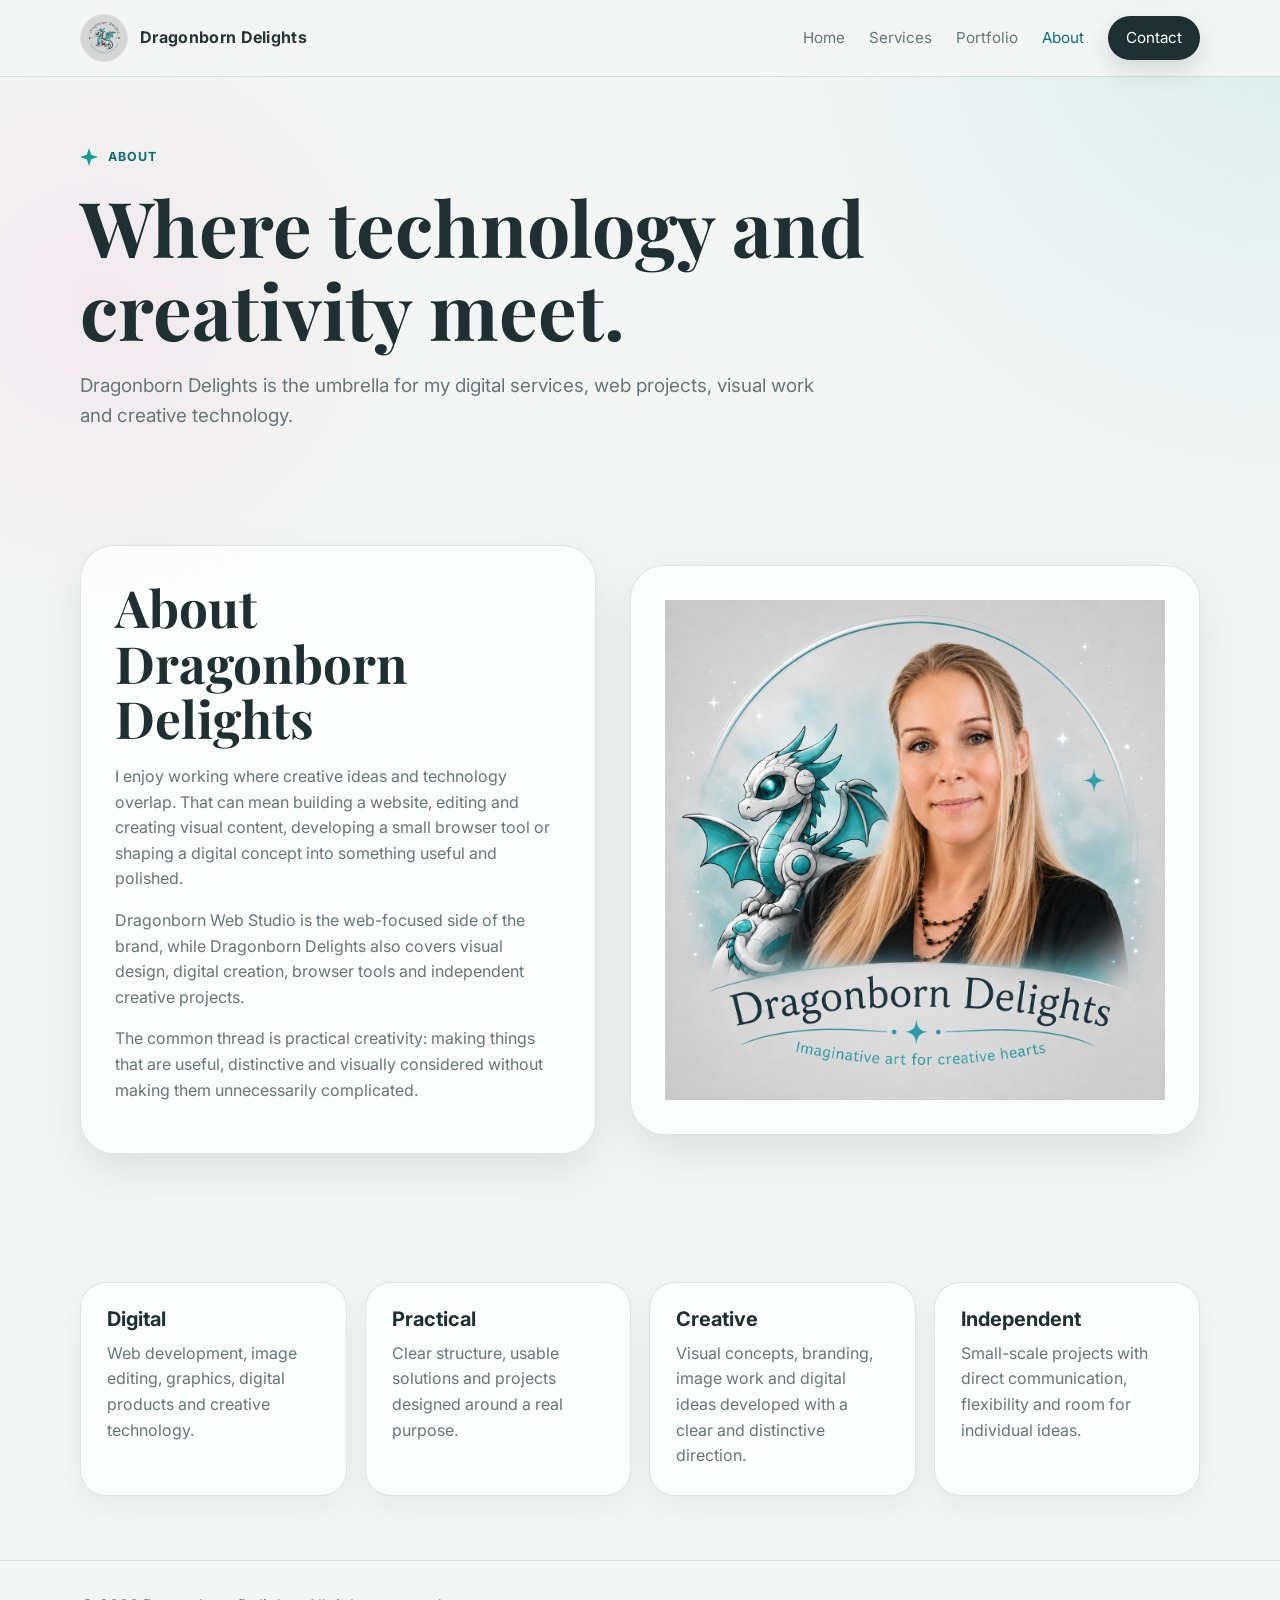
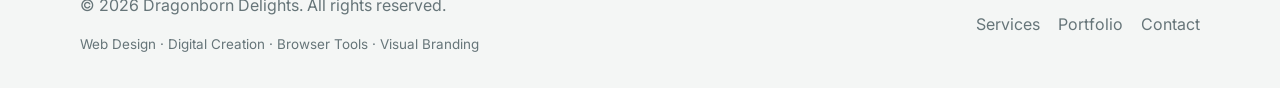
==== about.html @ d2754604 "Initial Dragonborn Delights website" ====
<!doctype html>
<html lang="en">
  <head>
    <meta charset="utf-8" />
    <meta name="viewport" content="width=device-width, initial-scale=1" />
    <title>About | Dragonborn Delights</title>
    <meta
      name="description"
      content="About Dragonborn Delights, a creative umbrella for web design, digital creation, visual branding and browser tools."
    />
    <link rel="preconnect" href="https://fonts.googleapis.com" />
    <link rel="preconnect" href="https://fonts.gstatic.com" crossorigin />
    <link
      href="https://fonts.googleapis.com/css2?family=Inter:wght@400;600;700;800&family=Playfair+Display:wght@600;700&display=swap"
      rel="stylesheet"
    />
    <link rel="stylesheet" href="style.css" />
  </head>
  <body>
    <a class="skip-link" href="#main">Skip to content</a>
    <header class="site-header">
      <div class="container nav">
        <a class="logo-link" href="index.html"
          ><img src="assets/logo.png" alt="Dragonborn Delights logo" /><span
            >Dragonborn Delights</span
          ></a
        ><button
          class="mobile-toggle"
          type="button"
          aria-expanded="false"
          aria-controls="nav-links"
        >
          Menu
        </button>
        <nav id="nav-links" class="nav-links">
          <a href="index.html">Home</a><a href="services.html">Services</a
          ><a href="portfolio.html">Portfolio</a
          ><a class="active" href="about.html">About</a
          ><a class="nav-cta" href="contact.html">Contact</a>
        </nav>
      </div>
    </header>
    <main id="main">
      <section class="page-hero">
        <div class="container">
          <span class="kicker"><span class="sparkle"></span>About</span>
          <h1>Where technology and creativity meet.</h1>
          <p>
            Dragonborn Delights is the umbrella for my digital services, web
            projects, visual work and creative technology.
          </p>
        </div>
      </section>
      <section class="section">
        <div class="container split">
          <div class="panel">
            <h2>About Dragonborn Delights</h2>
            <p>
              I enjoy working where creative ideas and technology overlap. That
              can mean building a website, editing and creating visual content,
              developing a small browser tool or shaping a digital concept into
              something useful and polished.
            </p>
            <p>
              Dragonborn Web Studio is the web-focused side of the brand, while
              Dragonborn Delights also covers visual design, digital creation,
              browser tools and independent creative projects.
            </p>
            <p>
              The common thread is practical creativity: making things that are
              useful, distinctive and visually considered without making them
              unnecessarily complicated.
            </p>
          </div>
          <div class="panel">
            <img
              src="assets/jeanette.png"
              alt="Jeanette, founder of Dragonborn Delights"
            />
          </div>
        </div>
      </section>
      <section class="section">
        <div class="container cards about-cards">
          <article class="card">
            <h3>Digital</h3>
            <p>
              Web development, image editing, graphics, digital products and
              creative technology.
            </p>
          </article>
          <article class="card">
            <h3>Practical</h3>
            <p>
              Clear structure, usable solutions and projects designed around a
              real purpose.
            </p>
          </article>
          <article class="card">
            <h3>Creative</h3>
            <p>
              Visual concepts, branding, image work and digital ideas developed
              with a clear and distinctive direction.
            </p>
          </article>
          <article class="card">
            <h3>Independent</h3>
            <p>
              Small-scale projects with direct communication, flexibility and
              room for individual ideas.
            </p>
          </article>
        </div>
      </section>
    </main>
    <footer class="footer">
      <div class="container footer-inner">
        <div>
          <p>
            © <span data-year></span> Dragonborn Delights. All rights reserved.
          </p>
          <p class="footer-note">
            Web Design · Digital Creation · Browser Tools · Visual Branding
          </p>
        </div>
        <div class="footer-links">
          <a href="services.html">Services</a
          ><a href="portfolio.html">Portfolio</a
          ><a href="contact.html">Contact</a>
        </div>
      </div>
    </footer>
    <script src="script.js"></script>
  </body>
</html>
---- style.css ----
:root {
  --bg: #f4f6f5;
  --paper: #ffffff;
  --ink: #243536;
  --muted: #667579;
  --teal: #139c96;
  --teal-dark: #0d6f6d;
  --teal-soft: #dff5f3;
  --charcoal: #1e3032;
  --magenta: #c2187a;
  --line: rgba(36, 53, 54, 0.13);
  --shadow: 0 18px 45px rgba(20, 42, 43, 0.1);
  --radius: 26px;
}

* {
  box-sizing: border-box;
}

html {
  scroll-behavior: smooth;
}

body {
  margin: 0;
  font-family:
    Inter,
    system-ui,
    -apple-system,
    BlinkMacSystemFont,
    "Segoe UI",
    sans-serif;
  color: var(--ink);
  background:
    radial-gradient(
      circle at top right,
      rgba(19, 156, 150, 0.11),
      transparent 34rem
    ),
    radial-gradient(
      circle at 8% 18%,
      rgba(194, 24, 122, 0.06),
      transparent 20rem
    ),
    var(--bg);
  line-height: 1.6;
}

img {
  max-width: 100%;
  display: block;
}

a {
  color: inherit;
  text-decoration: none;
}

p {
  margin: 0 0 1rem;
  color: var(--muted);
}

h1,
h2,
h3 {
  margin: 0;
  line-height: 1.08;
  color: var(--charcoal);
}

h1,
h2,
.brand-name {
  font-family: "Playfair Display", Georgia, serif;
}

.container {
  width: min(1120px, calc(100% - 32px));
  margin: 0 auto;
}

.skip-link {
  position: absolute;
  left: -999px;
  top: 16px;
  background: var(--charcoal);
  color: white;
  padding: 10px 14px;
  border-radius: 10px;
  z-index: 99;
}
.skip-link:focus {
  left: 16px;
}

.site-header {
  position: sticky;
  top: 0;
  z-index: 10;
  backdrop-filter: blur(16px);
  background: rgba(244, 246, 245, 0.88);
  border-bottom: 1px solid var(--line);
}

.nav {
  min-height: 76px;
  display: flex;
  align-items: center;
  justify-content: space-between;
  gap: 24px;
}

.logo-link {
  display: flex;
  align-items: center;
  gap: 12px;
  font-weight: 700;
}

.logo-link img {
  width: 48px;
  height: 48px;
  border-radius: 50%;
  object-fit: cover;
  border: 1px solid var(--line);
}

.logo-link span {
  letter-spacing: 0.02em;
}

.nav-links {
  display: flex;
  align-items: center;
  gap: 24px;
  font-size: 0.95rem;
}

.nav-links a {
  color: var(--muted);
}
.nav-links a:hover,
.nav-links a.active {
  color: var(--teal-dark);
}

.nav-cta {
  padding: 10px 18px;
  border-radius: 999px;
  background: var(--charcoal);
  color: #fff !important;
  box-shadow: 0 10px 24px rgba(31, 49, 51, 0.15);
}

.mobile-toggle {
  display: none;
}

.hero {
  padding: 70px 0 46px;
}

.hero-grid {
  display: grid;
  grid-template-columns: 1fr 0.92fr;
  align-items: center;
  gap: 42px;
}

.kicker {
  display: inline-flex;
  align-items: center;
  gap: 10px;
  color: var(--teal-dark);
  font-weight: 700;
  letter-spacing: 0.08em;
  text-transform: uppercase;
  font-size: 0.78rem;
  margin-bottom: 18px;
}

.sparkle {
  width: 18px;
  height: 18px;
  display: inline-block;
  background: var(--teal);
  clip-path: polygon(
    50% 0,
    62% 38%,
    100% 50%,
    62% 62%,
    50% 100%,
    38% 62%,
    0 50%,
    38% 38%
  );
}

.sparkle.magenta {
  background: var(--magenta);
  width: 13px;
  height: 13px;
}

.hero h1 {
  font-size: clamp(3rem, 7vw, 6.5rem);
  max-width: 780px;
  letter-spacing: -0.035em;
}

.hero h1 span {
  color: var(--teal-dark);
  font-style: italic;
}

.lead {
  font-size: clamp(1.05rem, 2vw, 1.35rem);
  max-width: 680px;
  margin: 22px 0 0;
}

.hero-actions {
  display: flex;
  flex-wrap: wrap;
  gap: 14px;
  margin-top: 30px;
}

.btn {
  display: inline-flex;
  align-items: center;
  justify-content: center;
  min-height: 48px;
  padding: 0 22px;
  border-radius: 999px;
  font-weight: 800;
  border: 1px solid transparent;
  transition:
    transform 0.18s ease,
    box-shadow 0.18s ease,
    border-color 0.18s ease;
}

.btn:hover {
  transform: translateY(-2px);
}
.btn-primary {
  background: var(--teal-dark);
  color: white;
  box-shadow: 0 14px 30px rgba(13, 111, 109, 0.22);
}
.btn-secondary {
  background: rgba(13, 111, 109, 0.4);
  border-color: var(--line);
  color: var(--charcoal);
}

.hero-card {
  background: rgba(255, 255, 255, 0.72);
  border: 1px solid var(--line);
  border-radius: 36px;
  padding: 18px;
  box-shadow: var(--shadow);
  position: relative;
  overflow: hidden;
}

.hero-card::after {
  content: "";
  position: absolute;
  inset: auto -20% -30% auto;
  width: 52%;
  height: 52%;
  border-radius: 999px;
  background: rgba(19, 156, 150, 0.18);
  filter: blur(20px);
}

.hero-card img {
  border-radius: 26px;
  aspect-ratio: 1 / 1;
  object-fit: cover;
  position: relative;
  z-index: 1;
}

.page-hero {
  padding: 70px 0 34px;
}

.page-hero h1 {
  font-size: clamp(2.6rem, 6vw, 5.6rem);
}
.page-hero p {
  max-width: 760px;
  font-size: 1.18rem;
  margin-top: 20px;
}

.section {
  padding: 64px 0;
}

.section-header {
  display: flex;
  align-items: end;
  justify-content: space-between;
  gap: 24px;
  margin-bottom: 26px;
}

.section-header h2 {
  font-size: clamp(2rem, 4.5vw, 3.8rem);
}
.section-header p {
  max-width: 560px;
  margin: 0;
}

.cards {
  display: grid;
  grid-template-columns: repeat(4, 1fr);
  gap: 18px;
}

.card {
  background: rgba(255, 255, 255, 0.74);
  border: 1px solid var(--line);
  border-radius: var(--radius);
  padding: 26px;
  box-shadow: 0 12px 30px rgba(20, 42, 43, 0.06);
}

.icon {
  width: 54px;
  height: 54px;
  display: grid;
  place-items: center;
  border-radius: 18px;
  background: rgba(13, 111, 109, 0.2);
  color: var(--teal-dark);
  font-size: 1.6rem;
  margin-bottom: 18px;
}

.card h3 {
  font-size: 1.25rem;
  margin-bottom: 10px;
}
.card p {
  margin-bottom: 0;
}

.banner-strip {
  padding: 28px 0 62px;
}

.banner-strip img {
  width: 100%;
  border-radius: 34px;
  border: 1px solid var(--line);
  box-shadow: var(--shadow);
}

.split {
  display: grid;
  grid-template-columns: 0.95fr 1.05fr;
  gap: 34px;
  align-items: center;
}

.panel {
  background: rgba(255, 255, 255, 0.74);
  border: 1px solid var(--line);
  border-radius: 34px;
  padding: 34px;
  box-shadow: var(--shadow);
}

.panel h2 {
  font-size: clamp(2rem, 4vw, 3.5rem);
  margin-bottom: 18px;
}

.check-list {
  list-style: none;
  padding: 0;
  margin: 22px 0 0;
  display: grid;
  gap: 12px;
}

.check-list li {
  display: flex;
  gap: 10px;
  color: var(--muted);
}
.check-list li::before {
  content: "✦";
  color: var(--teal);
}

.portfolio-grid {
  display: grid;
  grid-template-columns: repeat(3, 1fr);
  gap: 18px;
}
.section-actions {
  margin-top: 32px;
}

.project-card {
  min-height: 250px;
  background: linear-gradient(
    135deg,
    rgba(255, 255, 255, 0.88),
    rgba(223, 245, 243, 0.52)
  );
  border: 1px solid var(--line);
  border-radius: 28px;
  padding: 26px;
  display: flex;
  flex-direction: column;
  justify-content: space-between;
  box-shadow: 0 12px 30px rgba(20, 42, 43, 0.06);
}
.project-card .tag {
  color: var(--teal-dark);
  font-weight: 800;
  font-size: 0.82rem;
  text-transform: uppercase;
  letter-spacing: 0.08em;
}
.project-card h3 {
  font-size: 1.6rem;
  margin-top: 12px;
}
.project-card p {
  margin-top: 12px;
}

.contact-layout {
  display: grid;
  grid-template-columns: 0.78fr 1.22fr;
  gap: 24px;
  align-items: start;
}

.contact-box a {
  color: var(--teal-dark);
  font-weight: 800;
}

.form {
  display: grid;
  gap: 14px;
}

.form-row {
  display: grid;
  grid-template-columns: 1fr 1fr;
  gap: 14px;
}

label {
  font-weight: 800;
  color: var(--charcoal);
}

input,
select,
textarea {
  width: 100%;
  margin-top: 8px;
  border: 1px solid var(--line);
  border-radius: 16px;
  padding: 14px 15px;
  font: inherit;
  color: var(--ink);
  background: rgba(255, 255, 255, 0.86);
}

textarea {
  min-height: 170px;
  resize: vertical;
}

.footer {
  border-top: 1px solid var(--line);
  padding: 32px 0;
  color: var(--muted);
}

.footer-inner {
  display: flex;
  justify-content: space-between;
  align-items: center;
  gap: 20px;
}

.footer-links {
  display: flex;
  gap: 18px;
}
.footer-links a {
  color: var(--muted);
}
.footer-links a:hover {
  color: var(--teal-dark);
}

@media (max-width: 900px) {
  .mobile-toggle {
    display: inline-flex;
    border: 1px solid var(--line);
    background: rgba(255, 255, 255, 0.78);
    border-radius: 12px;
    padding: 9px 12px;
    font-weight: 900;
    color: var(--charcoal);
  }

  .nav-links {
    display: none;
    position: absolute;
    left: 16px;
    right: 16px;
    top: 76px;
    padding: 18px;
    border: 1px solid var(--line);
    border-radius: 24px;
    background: rgba(255, 255, 255, 0.96);
    box-shadow: var(--shadow);
    flex-direction: column;
    align-items: stretch;
  }

  .nav-links.open {
    display: flex;
  }
  .nav-cta {
    text-align: center;
  }
  .hero-grid,
  .split,
  .contact-layout {
    grid-template-columns: 1fr;
  }
  .cards {
    grid-template-columns: repeat(2, 1fr);
  }
  .portfolio-grid {
    grid-template-columns: 1fr;
  }
}

@media (max-width: 560px) {
  .hero {
    padding-top: 42px;
  }
  .cards {
    grid-template-columns: 1fr;
  }
  .form-row {
    grid-template-columns: 1fr;
  }
  .section-header {
    display: block;
  }
  .section-header p {
    margin-top: 12px;
  }
  .footer-inner {
    flex-direction: column;
    align-items: flex-start;
  }
}

/* 2026 refresh: portfolio additions */

.project-card > a {
  color: var(--teal-dark);
  font-weight: 800;
}

.project-card > a:hover {
  text-decoration: underline;
}

.footer-note {
  font-size: 0.84rem;
  margin: 4px 0 0;
}

.contact-direct {
  margin-top: 28px;
  margin-bottom: 4px;
  font-weight: 800;
  color: var(--charcoal);
}

.about-cards .card {
  min-height: 180px;
}

@media (max-width: 900px) {
}

@media (prefers-reduced-motion: reduce) {
  html {
    scroll-behavior: auto;
  }
  *,
  *::before,
  *::after {
    animation-duration: 0.01ms !important;
    animation-iteration-count: 1 !important;
    transition-duration: 0.01ms !important;
  }
}

.panel a:not(.btn),
.card a:not(.btn) {
  color: var(--teal-dark);
  font-weight: 700;
}

.panel a:not(.btn):hover,
.card a:not(.btn):hover {
  text-decoration: underline;
}

@media (max-width: 560px) {
}
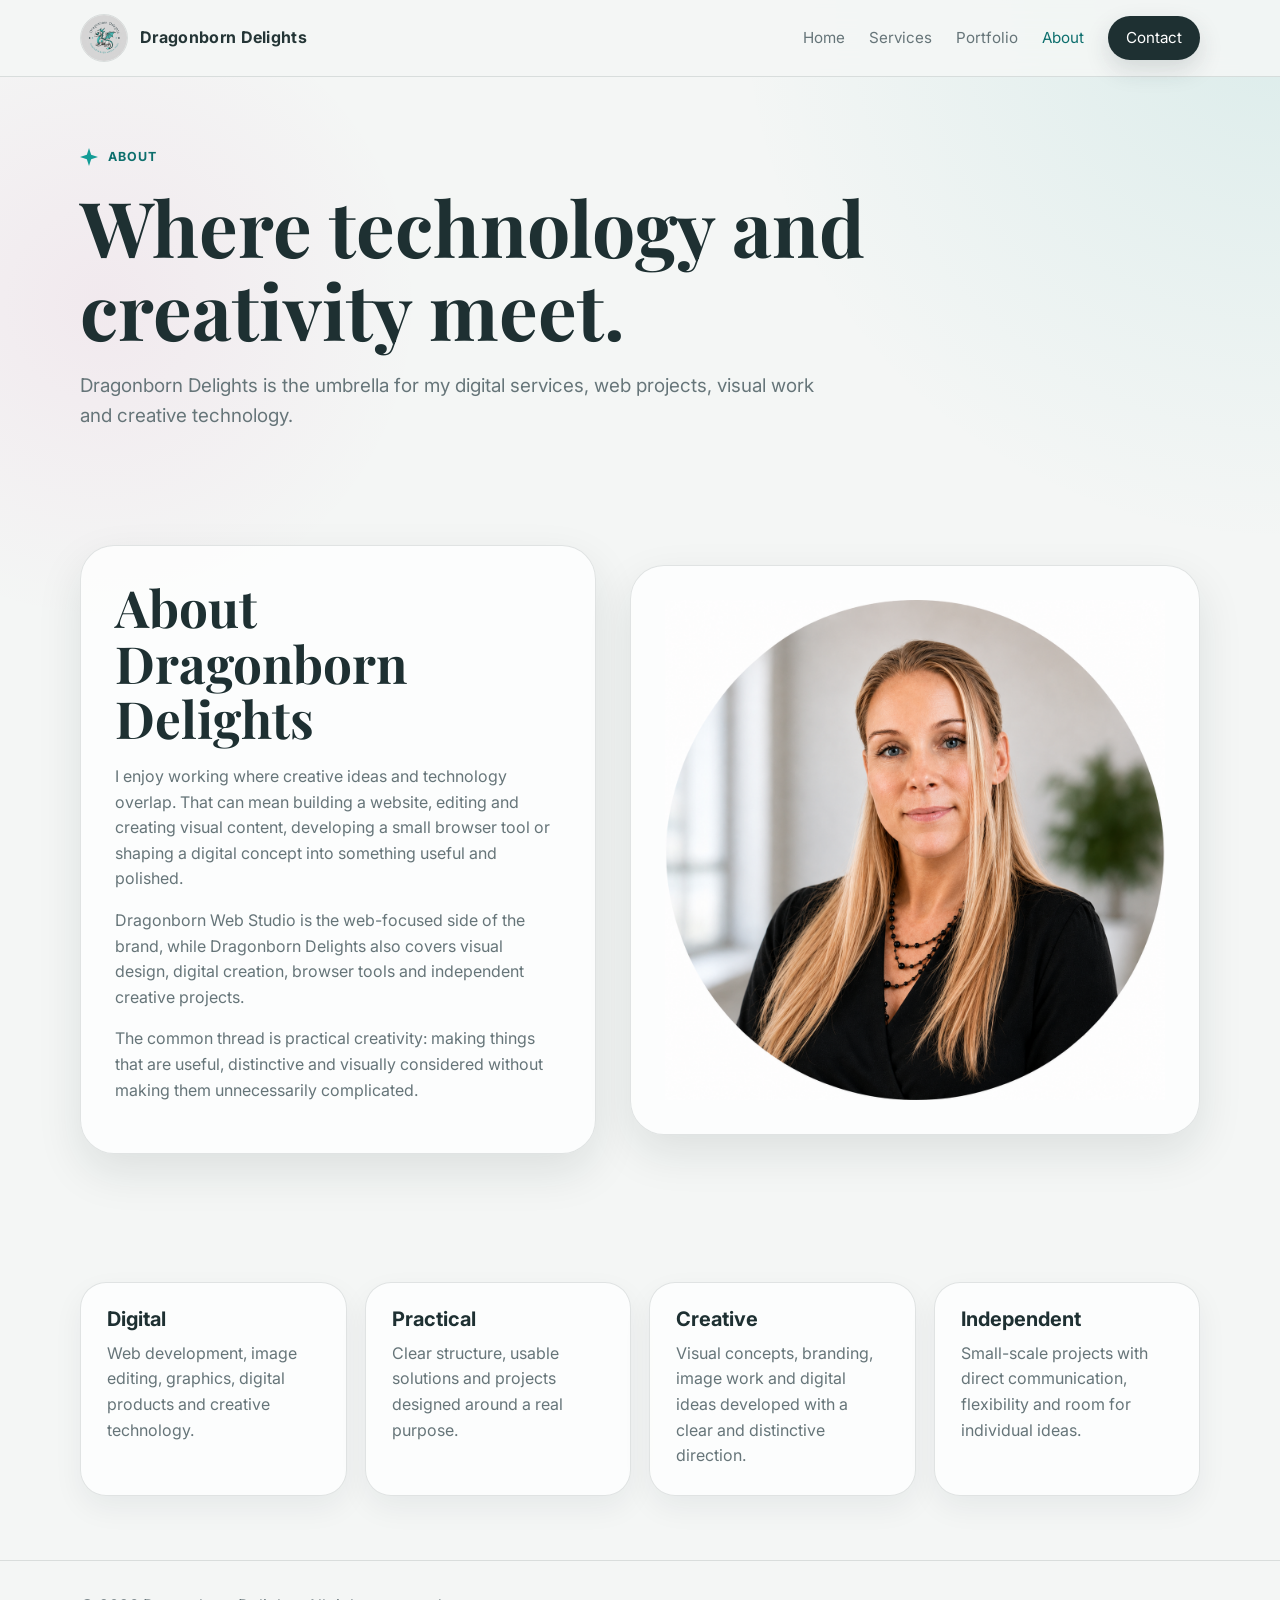
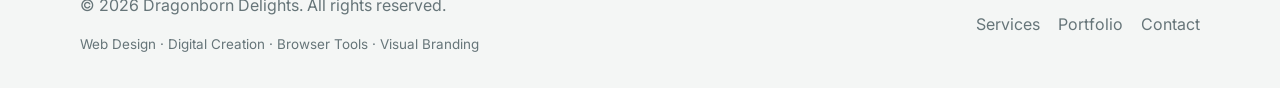
==== commit 04530897: "Add Google Search Console verification" ====
--- a/about.html
+++ b/about.html
@@ -74,7 +74,7 @@
           </div>
           <div class="panel">
             <img
-              src="assets/jeanette.png"
+              src="assets/jeanette2.png"
               alt="Jeanette, founder of Dragonborn Delights"
             />
           </div>
--- a/style.css
+++ b/style.css
@@ -90,6 +90,7 @@
   border-radius: 10px;
   z-index: 99;
 }
+
 .skip-link:focus {
   left: 16px;
 }
@@ -140,6 +141,7 @@
 .nav-links a {
   color: var(--muted);
 }
+
 .nav-links a:hover,
 .nav-links a.active {
   color: var(--teal-dark);
@@ -245,11 +247,13 @@
 .btn:hover {
   transform: translateY(-2px);
 }
+
 .btn-primary {
   background: var(--teal-dark);
   color: white;
   box-shadow: 0 14px 30px rgba(13, 111, 109, 0.22);
 }
+
 .btn-secondary {
   background: rgba(13, 111, 109, 0.4);
   border-color: var(--line);
@@ -292,6 +296,7 @@
 .page-hero h1 {
   font-size: clamp(2.6rem, 6vw, 5.6rem);
 }
+
 .page-hero p {
   max-width: 760px;
   font-size: 1.18rem;
@@ -313,6 +318,7 @@
 .section-header h2 {
   font-size: clamp(2rem, 4.5vw, 3.8rem);
 }
+
 .section-header p {
   max-width: 560px;
   margin: 0;
@@ -348,6 +354,7 @@
   font-size: 1.25rem;
   margin-bottom: 10px;
 }
+
 .card p {
   margin-bottom: 0;
 }
@@ -396,6 +403,7 @@
   gap: 10px;
   color: var(--muted);
 }
+
 .check-list li::before {
   content: "✦";
   color: var(--teal);
@@ -406,6 +414,7 @@
   grid-template-columns: repeat(3, 1fr);
   gap: 18px;
 }
+
 .section-actions {
   margin-top: 32px;
 }
@@ -425,6 +434,7 @@
   justify-content: space-between;
   box-shadow: 0 12px 30px rgba(20, 42, 43, 0.06);
 }
+
 .project-card .tag {
   color: var(--teal-dark);
   font-weight: 800;
@@ -432,10 +442,24 @@
   text-transform: uppercase;
   letter-spacing: 0.08em;
 }
+
 .project-card h3 {
   font-size: 1.6rem;
   margin-top: 12px;
 }
+
+/* DJ Grand Daddy gradient title */
+
+.grand-daddy-title {
+  display: block;
+  width: fit-content;
+  background: linear-gradient(90deg, #00d9ff, #7657ff, #ff2e93);
+  background-clip: text;
+  -webkit-background-clip: text;
+  color: transparent;
+  -webkit-text-fill-color: transparent;
+}
+
 .project-card p {
   margin-top: 12px;
 }
@@ -503,9 +527,11 @@
   display: flex;
   gap: 18px;
 }
+
 .footer-links a {
   color: var(--muted);
 }
+
 .footer-links a:hover {
   color: var(--teal-dark);
 }
@@ -539,17 +565,21 @@
   .nav-links.open {
     display: flex;
   }
+
   .nav-cta {
     text-align: center;
   }
+
   .hero-grid,
   .split,
   .contact-layout {
     grid-template-columns: 1fr;
   }
+
   .cards {
     grid-template-columns: repeat(2, 1fr);
   }
+
   .portfolio-grid {
     grid-template-columns: 1fr;
   }
@@ -559,18 +589,23 @@
   .hero {
     padding-top: 42px;
   }
+
   .cards {
     grid-template-columns: 1fr;
   }
+
   .form-row {
     grid-template-columns: 1fr;
   }
+
   .section-header {
     display: block;
   }
+
   .section-header p {
     margin-top: 12px;
   }
+
   .footer-inner {
     flex-direction: column;
     align-items: flex-start;
@@ -604,13 +639,11 @@
   min-height: 180px;
 }
 
-@media (max-width: 900px) {
-}
-
 @media (prefers-reduced-motion: reduce) {
   html {
     scroll-behavior: auto;
   }
+
   *,
   *::before,
   *::after {
@@ -632,4 +665,25 @@
 }
 
 @media (max-width: 560px) {
-}
+  .hero h1 {
+    font-size: 1.8rem;
+  }
+
+  .page-hero h1 {
+    font-size: 1.6rem;
+  }
+
+  .card h3 {
+    font-size: 1rem;
+  }
+
+  .project-card h3 {
+    font-size: 1.2rem;
+  }
+
+  .btn {
+    min-height: 40px;
+    padding: 0 16px;
+    font-size: 0.8rem;
+  }
+}
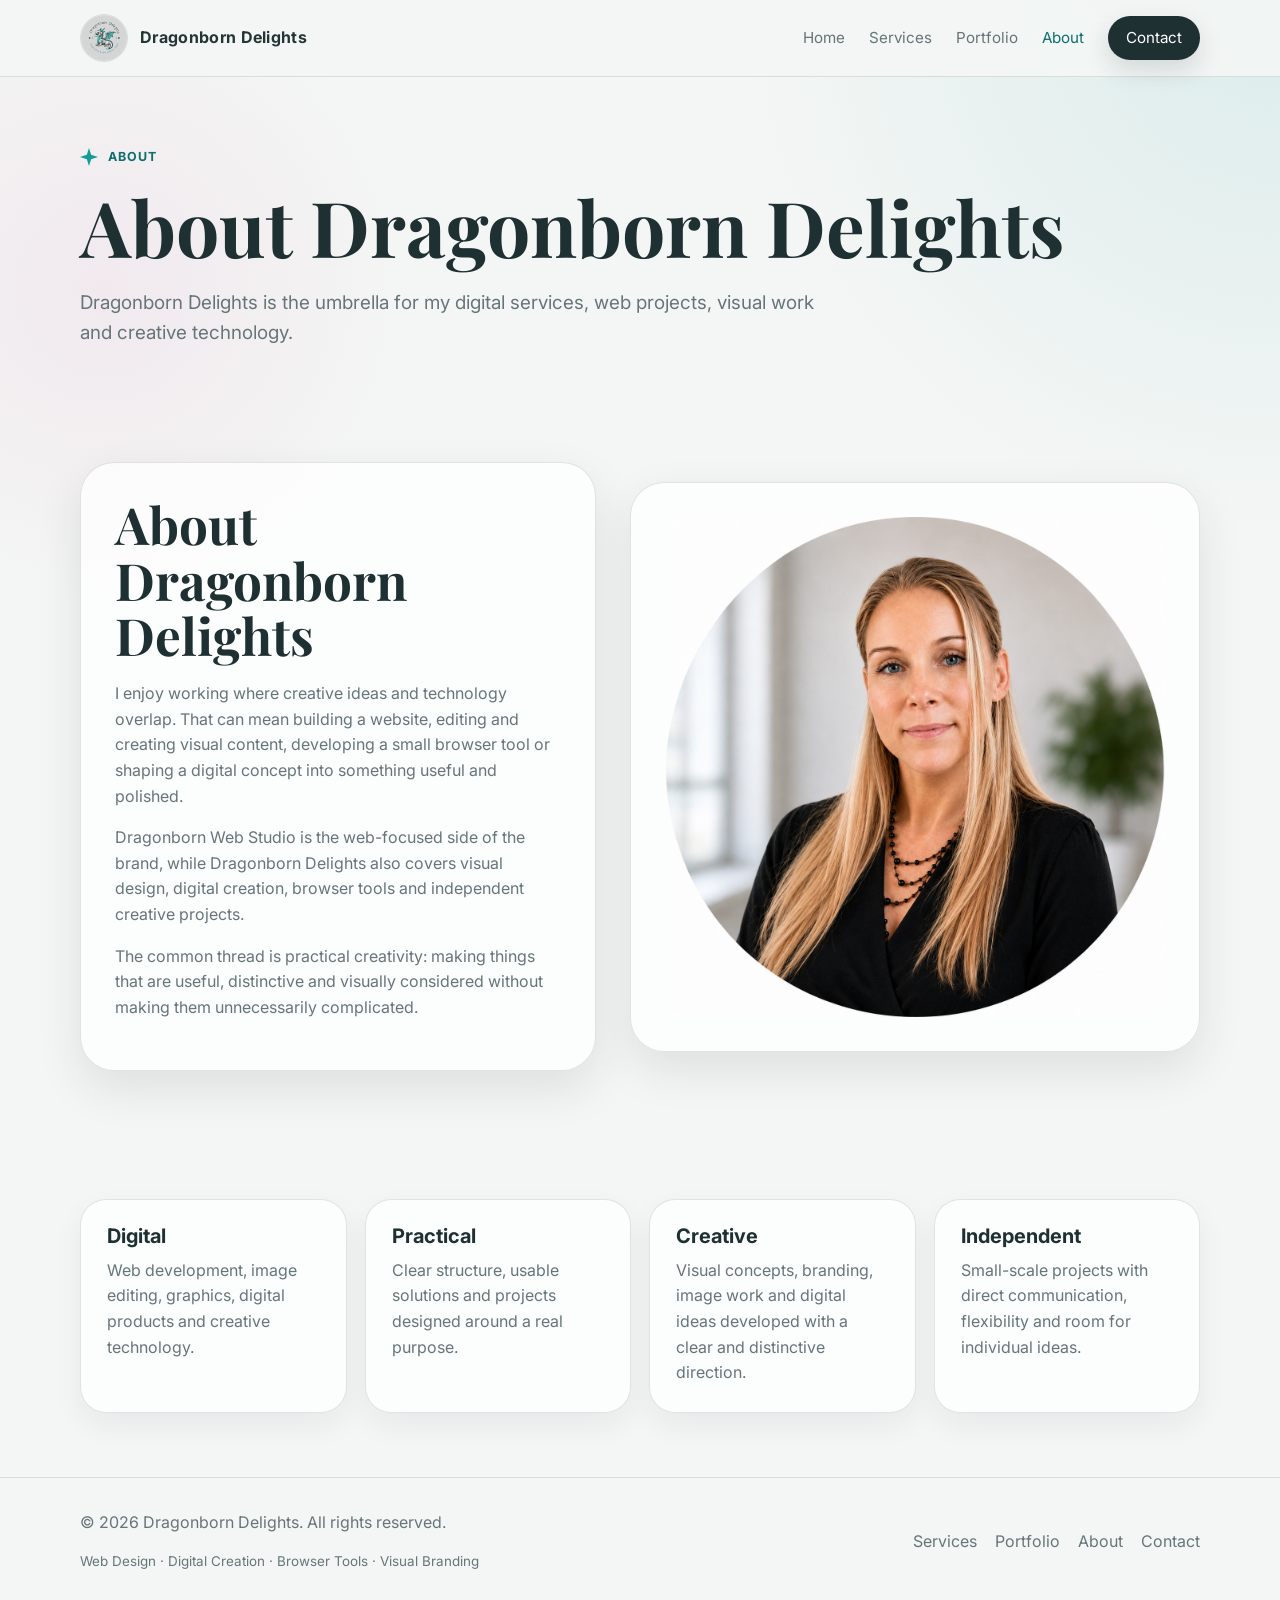
==== commit 065b1912: "Optimize website images" ====
--- a/about.html
+++ b/about.html
@@ -3,10 +3,47 @@
   <head>
     <meta charset="utf-8" />
     <meta name="viewport" content="width=device-width, initial-scale=1" />
-    <title>About | Dragonborn Delights</title>
+
+    <title>About Dragonborn Delights | Web & Digital Creative Studio</title>
     <meta
       name="description"
-      content="About Dragonborn Delights, a creative umbrella for web design, digital creation, visual branding and browser tools."
+      content="Learn about Dragonborn Delights and the creative work behind its web design, digital projects, visual branding and browser tools."
+    />
+    <link
+      rel="canonical"
+      href="https://jeanettesoderman.github.io/dragonborn-delights/about.html"
+    />
+    <meta property="og:type" content="website" />
+    <meta
+      property="og:title"
+      content="About Dragonborn Delights | Web & Digital Creative Studio"
+    />
+    <meta
+      property="og:description"
+      content="Learn about Dragonborn Delights and the creative work behind its web design, digital projects, visual branding and browser tools."
+    />
+    <meta
+      property="og:url"
+      content="https://jeanettesoderman.github.io/dragonborn-delights/about.html"
+    />
+    <meta
+      property="og:image"
+      content="https://jeanettesoderman.github.io/dragonborn-delights/assets/dragonborn-delights-cover-banner.jpg"
+    />
+    <meta property="og:site_name" content="Dragonborn Delights" />
+
+    <meta name="twitter:card" content="summary_large_image" />
+    <meta
+      name="twitter:title"
+      content="About Dragonborn Delights | Web & Digital Creative Studio"
+    />
+    <meta
+      name="twitter:description"
+      content="Web design, digital creation, visual branding and browser tools."
+    />
+    <meta
+      name="twitter:image"
+      content="https://jeanettesoderman.github.io/dragonborn-delights/assets/dragonborn-delights-cover-banner.jpg"
     />
     <link rel="preconnect" href="https://fonts.googleapis.com" />
     <link rel="preconnect" href="https://fonts.gstatic.com" crossorigin />
@@ -21,9 +58,10 @@
     <header class="site-header">
       <div class="container nav">
         <a class="logo-link" href="index.html"
-          ><img src="assets/logo.png" alt="Dragonborn Delights logo" /><span
-            >Dragonborn Delights</span
-          ></a
+          ><img
+            src="assets/dragonborn-delights-logo.jpg"
+            alt="Dragonborn Delights logo"
+          /><span>Dragonborn Delights</span></a
         ><button
           class="mobile-toggle"
           type="button"
@@ -44,7 +82,7 @@
       <section class="page-hero">
         <div class="container">
           <span class="kicker"><span class="sparkle"></span>About</span>
-          <h1>Where technology and creativity meet.</h1>
+          <h1>About Dragonborn Delights</h1>
           <p>
             Dragonborn Delights is the umbrella for my digital services, web
             projects, visual work and creative technology.
@@ -74,7 +112,7 @@
           </div>
           <div class="panel">
             <img
-              src="assets/jeanette2.png"
+              src="assets/jeanette-soderman-dragonborn-delights.jpg"
               alt="Jeanette, founder of Dragonborn Delights"
             />
           </div>
@@ -124,9 +162,10 @@
           </p>
         </div>
         <div class="footer-links">
-          <a href="services.html">Services</a
-          ><a href="portfolio.html">Portfolio</a
-          ><a href="contact.html">Contact</a>
+          <a href="services.html">Services</a>
+          <a href="portfolio.html">Portfolio</a>
+          <a href="about.html">About</a>
+          <a href="contact.html">Contact</a>
         </div>
       </div>
     </footer>
--- a/style.css
+++ b/style.css
@@ -337,6 +337,14 @@
   padding: 26px;
   box-shadow: 0 12px 30px rgba(20, 42, 43, 0.06);
 }
+.card h3 a {
+  color: inherit;
+  text-decoration: none;
+}
+
+.card h3 a:hover {
+  text-decoration: underline;
+}
 
 .icon {
   width: 54px;
@@ -445,34 +453,7 @@
 
 .project-card h3 {
   font-size: 1.6rem;
-  margin-top: 12px;
-}
-
-/* DJ Grand Daddy gradient title */
-
-.grand-daddy-title {
-  display: block;
-  width: fit-content;
-  background: linear-gradient(90deg, #00d9ff, #7657ff, #ff2e93);
-  background-clip: text;
-  -webkit-background-clip: text;
-  color: transparent;
-  -webkit-text-fill-color: transparent;
-}
-
-.project-card p {
-  margin-top: 12px;
-}
-
-.contact-layout {
-  display: grid;
-  grid-template-columns: 0.78fr 1.22fr;
-  gap: 24px;
-  align-items: start;
-}
-
-.contact-box a {
-  color: var(--teal-dark);
+
   font-weight: 800;
 }
 
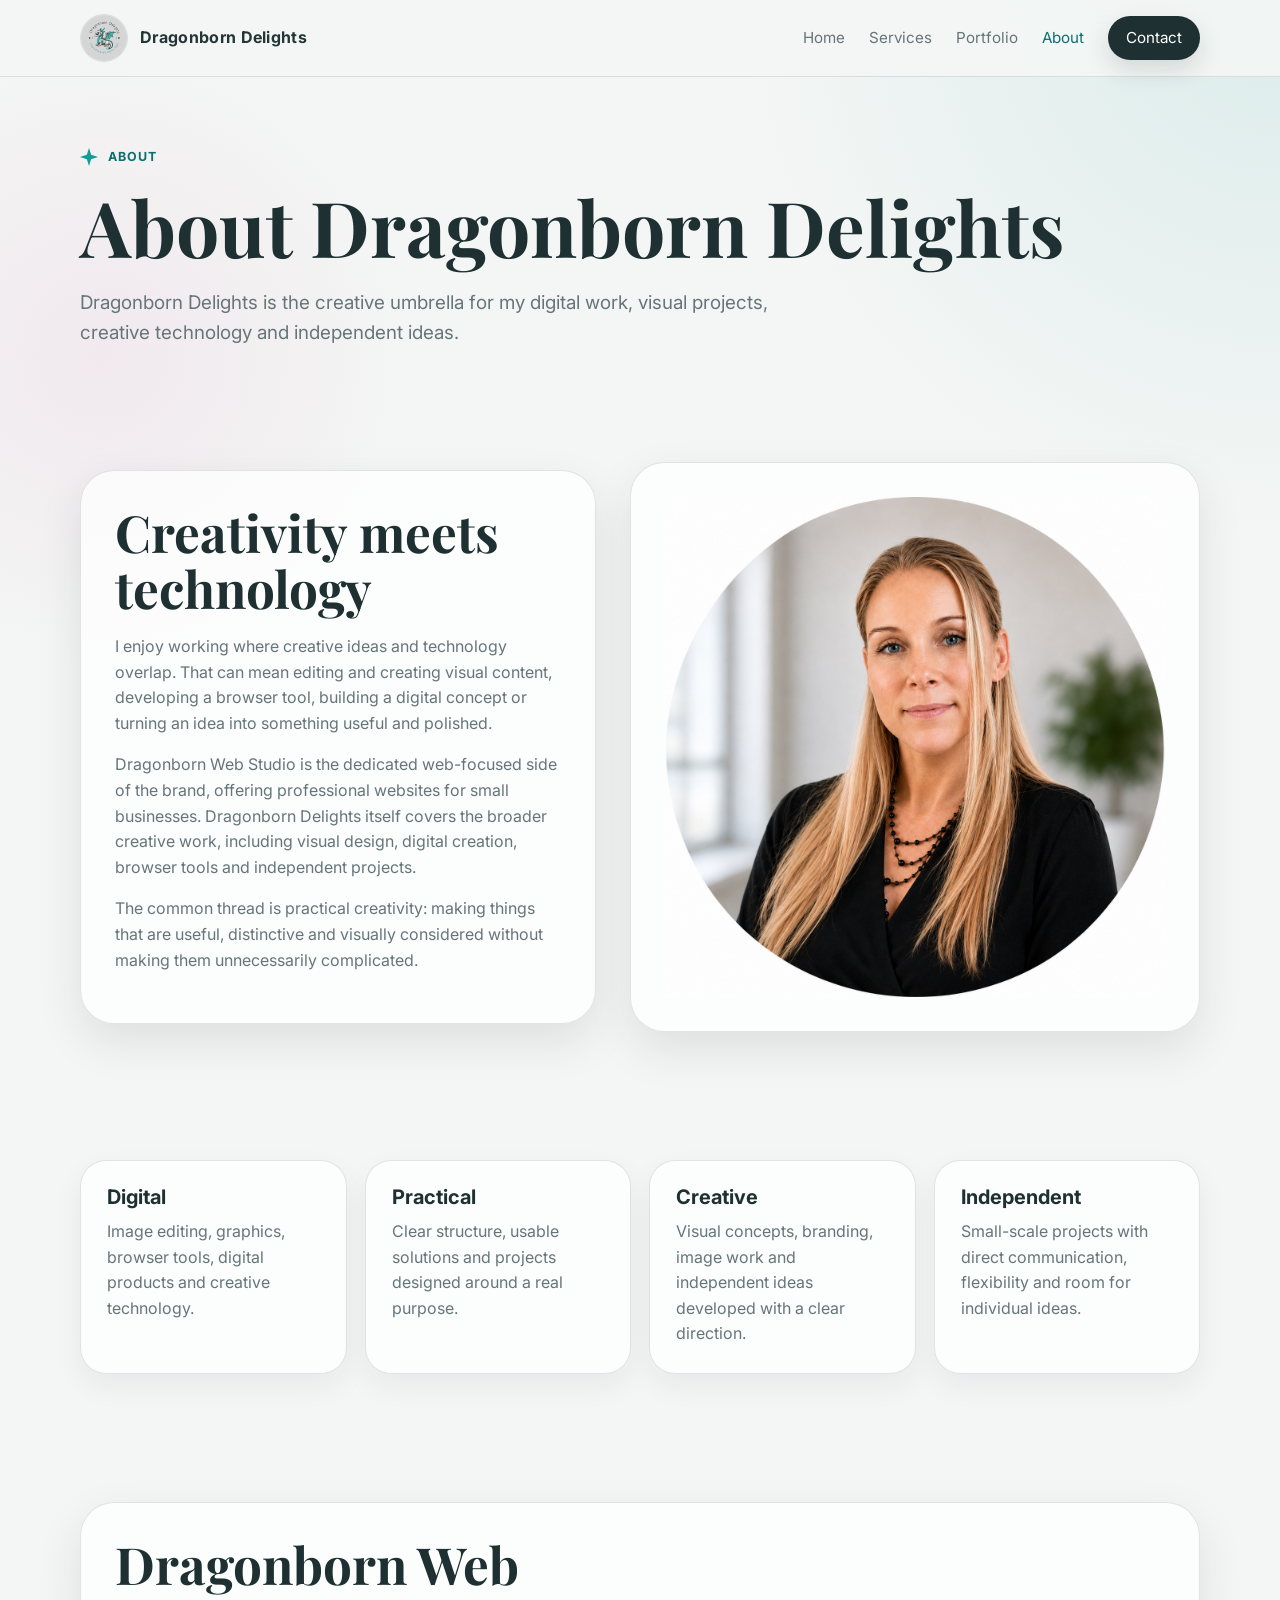
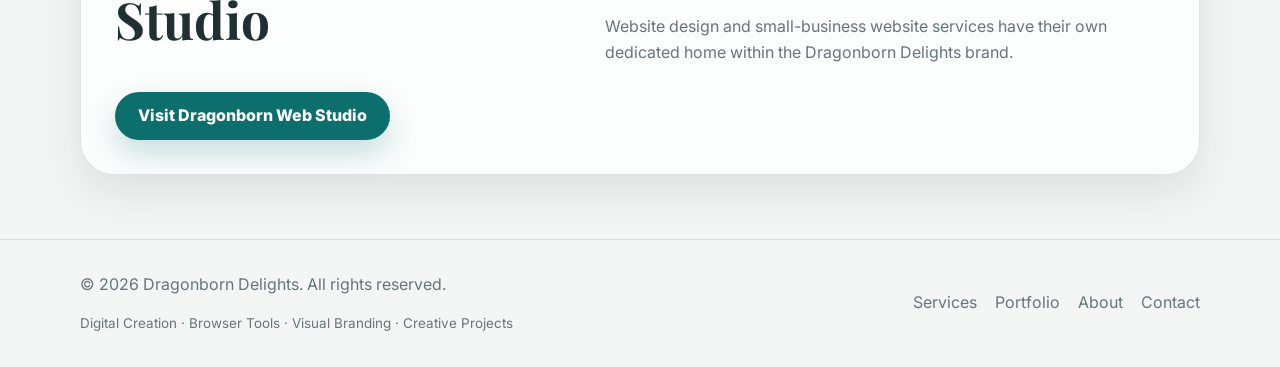
==== commit f6865552: "Refine Dragonborn Delights brand and update custom domain" ====
--- a/about.html
+++ b/about.html
@@ -4,65 +4,81 @@
     <meta charset="utf-8" />
     <meta name="viewport" content="width=device-width, initial-scale=1" />
 
-    <title>About Dragonborn Delights | Web & Digital Creative Studio</title>
+    <title>About Dragonborn Delights | Digital Creative Studio</title>
+
     <meta
       name="description"
-      content="Learn about Dragonborn Delights and the creative work behind its web design, digital projects, visual branding and browser tools."
-    />
-    <link
-      rel="canonical"
-      href="https://jeanettesoderman.github.io/dragonborn-delights/about.html"
-    />
+      content="Learn about Dragonborn Delights, a creative umbrella for digital creation, visual branding, browser tools, web projects and independent creative work."
+    />
+
+    <link rel="canonical" href="https://dragonborndelights.com/about.html" />
+
     <meta property="og:type" content="website" />
+
     <meta
       property="og:title"
-      content="About Dragonborn Delights | Web & Digital Creative Studio"
-    />
+      content="About Dragonborn Delights | Digital Creative Studio"
+    />
+
     <meta
       property="og:description"
-      content="Learn about Dragonborn Delights and the creative work behind its web design, digital projects, visual branding and browser tools."
-    />
+      content="Dragonborn Delights brings together digital creation, visual work, browser tools, web projects and independent creative ideas."
+    />
+
     <meta
       property="og:url"
-      content="https://jeanettesoderman.github.io/dragonborn-delights/about.html"
-    />
+      content="https://dragonborndelights.com/about.html"
+    />
+
     <meta
       property="og:image"
-      content="https://jeanettesoderman.github.io/dragonborn-delights/assets/dragonborn-delights-cover-banner.jpg"
-    />
+      content="https://dragonborndelights.com/assets/dragonborn-delights-cover-banner.jpg"
+    />
+
     <meta property="og:site_name" content="Dragonborn Delights" />
 
     <meta name="twitter:card" content="summary_large_image" />
+
     <meta
       name="twitter:title"
-      content="About Dragonborn Delights | Web & Digital Creative Studio"
-    />
+      content="About Dragonborn Delights | Digital Creative Studio"
+    />
+
     <meta
       name="twitter:description"
-      content="Web design, digital creation, visual branding and browser tools."
-    />
+      content="Digital creation, visual branding, browser tools and independent creative projects."
+    />
+
     <meta
       name="twitter:image"
-      content="https://jeanettesoderman.github.io/dragonborn-delights/assets/dragonborn-delights-cover-banner.jpg"
-    />
+      content="https://dragonborndelights.com/assets/dragonborn-delights-cover-banner.jpg"
+    />
+
     <link rel="preconnect" href="https://fonts.googleapis.com" />
     <link rel="preconnect" href="https://fonts.gstatic.com" crossorigin />
+
     <link
       href="https://fonts.googleapis.com/css2?family=Inter:wght@400;600;700;800&family=Playfair+Display:wght@600;700&display=swap"
       rel="stylesheet"
     />
-    <link rel="stylesheet" href="style.css" />
+
+    <link rel="stylesheet" href="style.css?v=2" />
   </head>
+
   <body>
     <a class="skip-link" href="#main">Skip to content</a>
+
     <header class="site-header">
       <div class="container nav">
-        <a class="logo-link" href="index.html"
-          ><img
+        <a class="logo-link" href="index.html">
+          <img
             src="assets/dragonborn-delights-logo.jpg"
             alt="Dragonborn Delights logo"
-          /><span>Dragonborn Delights</span></a
-        ><button
+          />
+          <span>Dragonborn Delights</span>
+        </a>
+
+        <button
           class="mobile-toggle"
           type="button"
           aria-expanded="false"
@@ -70,46 +86,58 @@
         >
           Menu
         </button>
+
         <nav id="nav-links" class="nav-links">
-          <a href="index.html">Home</a><a href="services.html">Services</a
-          ><a href="portfolio.html">Portfolio</a
-          ><a class="active" href="about.html">About</a
-          ><a class="nav-cta" href="contact.html">Contact</a>
+          <a href="index.html">Home</a>
+          <a href="services.html">Services</a>
+          <a href="portfolio.html">Portfolio</a>
+          <a class="active" href="about.html">About</a>
+          <a class="nav-cta" href="contact.html">Contact</a>
         </nav>
       </div>
     </header>
+
     <main id="main">
       <section class="page-hero">
         <div class="container">
-          <span class="kicker"><span class="sparkle"></span>About</span>
+          <span class="kicker"> <span class="sparkle"></span>About </span>
+
           <h1>About Dragonborn Delights</h1>
+
           <p>
-            Dragonborn Delights is the umbrella for my digital services, web
-            projects, visual work and creative technology.
+            Dragonborn Delights is the creative umbrella for my digital work,
+            visual projects, creative technology and independent ideas.
           </p>
         </div>
       </section>
+
       <section class="section">
         <div class="container split">
           <div class="panel">
-            <h2>About Dragonborn Delights</h2>
+            <h2>Creativity meets technology</h2>
+
             <p>
               I enjoy working where creative ideas and technology overlap. That
-              can mean building a website, editing and creating visual content,
-              developing a small browser tool or shaping a digital concept into
-              something useful and polished.
-            </p>
-            <p>
-              Dragonborn Web Studio is the web-focused side of the brand, while
-              Dragonborn Delights also covers visual design, digital creation,
-              browser tools and independent creative projects.
-            </p>
+              can mean editing and creating visual content, developing a browser
+              tool, building a digital concept or turning an idea into something
+              useful and polished.
+            </p>
+
+            <p>
+              Dragonborn Web Studio is the dedicated web-focused side of the
+              brand, offering professional websites for small businesses.
+              Dragonborn Delights itself covers the broader creative work,
+              including visual design, digital creation, browser tools and
+              independent projects.
+            </p>
+
             <p>
               The common thread is practical creativity: making things that are
               useful, distinctive and visually considered without making them
               unnecessarily complicated.
             </p>
           </div>
+
           <div class="panel">
             <img
               src="assets/jeanette-soderman-dragonborn-delights.jpg"
@@ -118,31 +146,39 @@
           </div>
         </div>
       </section>
+
       <section class="section">
         <div class="container cards about-cards">
           <article class="card">
             <h3>Digital</h3>
-            <p>
-              Web development, image editing, graphics, digital products and
+
+            <p>
+              Image editing, graphics, browser tools, digital products and
               creative technology.
             </p>
           </article>
+
           <article class="card">
             <h3>Practical</h3>
+
             <p>
               Clear structure, usable solutions and projects designed around a
               real purpose.
             </p>
           </article>
+
           <article class="card">
             <h3>Creative</h3>
-            <p>
-              Visual concepts, branding, image work and digital ideas developed
-              with a clear and distinctive direction.
-            </p>
-          </article>
+
+            <p>
+              Visual concepts, branding, image work and independent ideas
+              developed with a clear direction.
+            </p>
+          </article>
+
           <article class="card">
             <h3>Independent</h3>
+
             <p>
               Small-scale projects with direct communication, flexibility and
               room for individual ideas.
@@ -150,17 +186,43 @@
           </article>
         </div>
       </section>
+
+      <section class="section">
+        <div class="container panel">
+          <div class="section-header">
+            <h2>Dragonborn Web Studio</h2>
+
+            <p>
+              Website design and small-business website services have their own
+              dedicated home within the Dragonborn Delights brand.
+            </p>
+          </div>
+
+          <a
+            class="btn btn-primary"
+            href="https://webstudio.dragonborndelights.com/"
+            target="_blank"
+            rel="noopener"
+          >
+            Visit Dragonborn Web Studio
+          </a>
+        </div>
+      </section>
     </main>
+
     <footer class="footer">
       <div class="container footer-inner">
         <div>
           <p>
             © <span data-year></span> Dragonborn Delights. All rights reserved.
           </p>
+
           <p class="footer-note">
-            Web Design · Digital Creation · Browser Tools · Visual Branding
+            Digital Creation · Browser Tools · Visual Branding · Creative
+            Projects
           </p>
         </div>
+
         <div class="footer-links">
           <a href="services.html">Services</a>
           <a href="portfolio.html">Portfolio</a>
@@ -169,6 +231,7 @@
         </div>
       </div>
     </footer>
+
     <script src="script.js"></script>
   </body>
 </html>
--- a/style.css
+++ b/style.css
@@ -337,6 +337,7 @@
   padding: 26px;
   box-shadow: 0 12px 30px rgba(20, 42, 43, 0.06);
 }
+
 .card h3 a {
   color: inherit;
   text-decoration: none;
@@ -453,8 +454,18 @@
 
 .project-card h3 {
   font-size: 1.6rem;
-
   font-weight: 800;
+}
+
+/* DJ Grand Daddy gradient title */
+.grand-daddy-title {
+  display: inline-block;
+  width: fit-content;
+  background: linear-gradient(90deg, #00d9ff, #7657ff, #ff2e93);
+  background-clip: text;
+  -webkit-background-clip: text;
+  color: transparent !important;
+  -webkit-text-fill-color: transparent !important;
 }
 
 .form {
@@ -515,6 +526,44 @@
 
 .footer-links a:hover {
   color: var(--teal-dark);
+}
+
+/* 2026 refresh: portfolio additions */
+
+.project-card > a {
+  color: var(--teal-dark);
+  font-weight: 800;
+}
+
+.project-card > a:hover {
+  text-decoration: underline;
+}
+
+.footer-note {
+  font-size: 0.84rem;
+  margin: 4px 0 0;
+}
+
+.contact-direct {
+  margin-top: 28px;
+  margin-bottom: 4px;
+  font-weight: 800;
+  color: var(--charcoal);
+}
+
+.about-cards .card {
+  min-height: 180px;
+}
+
+.panel a:not(.btn),
+.card a:not(.btn) {
+  color: var(--teal-dark);
+  font-weight: 700;
+}
+
+.panel a:not(.btn):hover,
+.card a:not(.btn):hover {
+  text-decoration: underline;
 }
 
 @media (max-width: 900px) {
@@ -591,33 +640,28 @@
     flex-direction: column;
     align-items: flex-start;
   }
-}
-
-/* 2026 refresh: portfolio additions */
-
-.project-card > a {
-  color: var(--teal-dark);
-  font-weight: 800;
-}
-
-.project-card > a:hover {
-  text-decoration: underline;
-}
-
-.footer-note {
-  font-size: 0.84rem;
-  margin: 4px 0 0;
-}
-
-.contact-direct {
-  margin-top: 28px;
-  margin-bottom: 4px;
-  font-weight: 800;
-  color: var(--charcoal);
-}
-
-.about-cards .card {
-  min-height: 180px;
+
+  .hero h1 {
+    font-size: 1.8rem;
+  }
+
+  .page-hero h1 {
+    font-size: 1.6rem;
+  }
+
+  .card h3 {
+    font-size: 1rem;
+  }
+
+  .project-card h3 {
+    font-size: 1.2rem;
+  }
+
+  .btn {
+    min-height: 40px;
+    padding: 0 16px;
+    font-size: 0.8rem;
+  }
 }
 
 @media (prefers-reduced-motion: reduce) {
@@ -633,38 +677,3 @@
     transition-duration: 0.01ms !important;
   }
 }
-
-.panel a:not(.btn),
-.card a:not(.btn) {
-  color: var(--teal-dark);
-  font-weight: 700;
-}
-
-.panel a:not(.btn):hover,
-.card a:not(.btn):hover {
-  text-decoration: underline;
-}
-
-@media (max-width: 560px) {
-  .hero h1 {
-    font-size: 1.8rem;
-  }
-
-  .page-hero h1 {
-    font-size: 1.6rem;
-  }
-
-  .card h3 {
-    font-size: 1rem;
-  }
-
-  .project-card h3 {
-    font-size: 1.2rem;
-  }
-
-  .btn {
-    min-height: 40px;
-    padding: 0 16px;
-    font-size: 0.8rem;
-  }
-}
